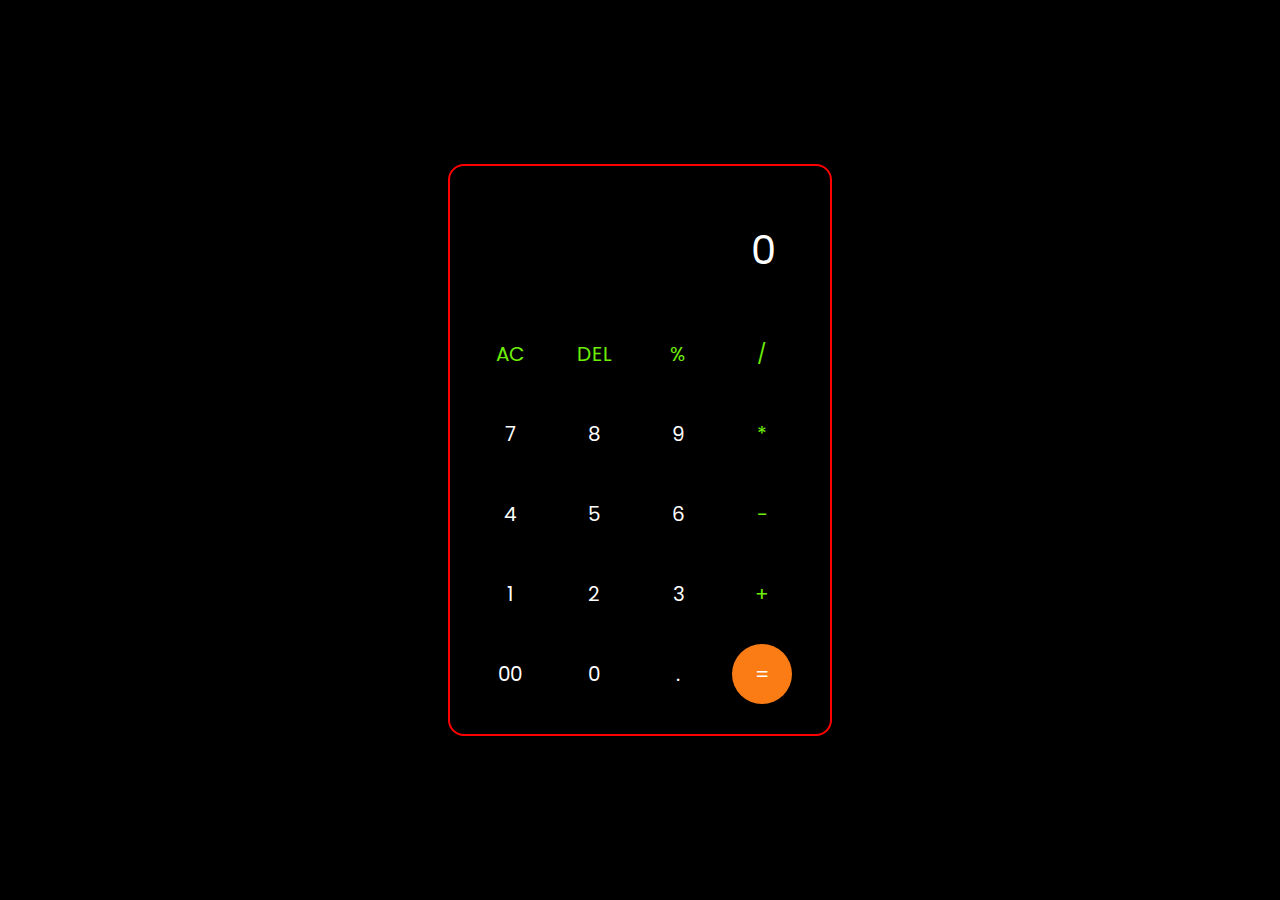
==== index.html @ 8f47c5c5 "Chrome Extension Add" ====
<!DOCTYPE html>
    <html lang="en">
      <head>
        <meta charset="UTF-8" />
        <meta http-equiv="X-UA-Compatible" content="IE=edge" />
        <meta name="viewport" content="width=device-width, initial-scale=1.0" />
        <title>Project-1-OnePlus-Calculator</title>
        <link rel="stylesheet" href="style.css" />
      </head>
      <body>
        <div class="container">
          <div class="calculator">
            <input type="text" id="inputBox" placeholder="0" />
            <div>
              <button class="button operator">AC</button>
              <button class="button operator">DEL</button>
              <button class="button operator">%</button>
              <button class="button operator">/</button>
            </div>
            <div>
              <button class="button">7</button>
              <button class="button">8</button>
              <button class="button">9</button>
              <button class="button operator">*</button>
            </div>
            <div>
              <button class="button">4</button>
              <button class="button">5</button>
              <button class="button">6</button>
              <button class="button operator">-</button>
            </div>
            <div>
              <button class="button">1</button>
              <button class="button">2</button>
              <button class="button">3</button>
              <button class="button operator">+</button>
            </div>
    
            <div>
              <button class="button">00</button>
              <button class="button">0</button>
              <button class="button">.</button>
              <button class="button equalBtn">=</button>
            </div>
          </div>
        </div>
    
        <script src="script.js"></script>
      </body>
    </html>
---- style.css ----
@import url('https://fonts.googleapis.com/css2?family=Poppins:wght@500&display=swap');

*{
    margin: 0;
    padding: 0;
    border-radius: 20px;
    box-sizing: border-box;
    font-family: 'Poppins', sans-serif;
}

body{
    width: 100%;
    height: 100vh;
    display: flex;
    justify-content: center;
    align-items: center;
    background: black;
}

.calculator{
    border: 2px solid red;
    padding: 20px;
    border-radius: 16px;
    background: transparent;

}

input{
    width: 320px;
    border: none;
    padding: 24px;
    margin: 10px;
    background: transparent;
    font-size: 40px;
    text-align: right;
    cursor: pointer;
    color: #ffffff;
}

input::placeholder{
    color: #ffffff;
}

button{
    border: none;
    width: 60px;
    height: 60px;
    margin: 10px;
    border-radius: 50%;
    background: transparent;
    color: #ffffff;
    font-size: 20px;
    cursor: pointer;
}

.equalBtn{
    background-color: #fb7c14;
}

.operator{
    color: #6dee0a;
}
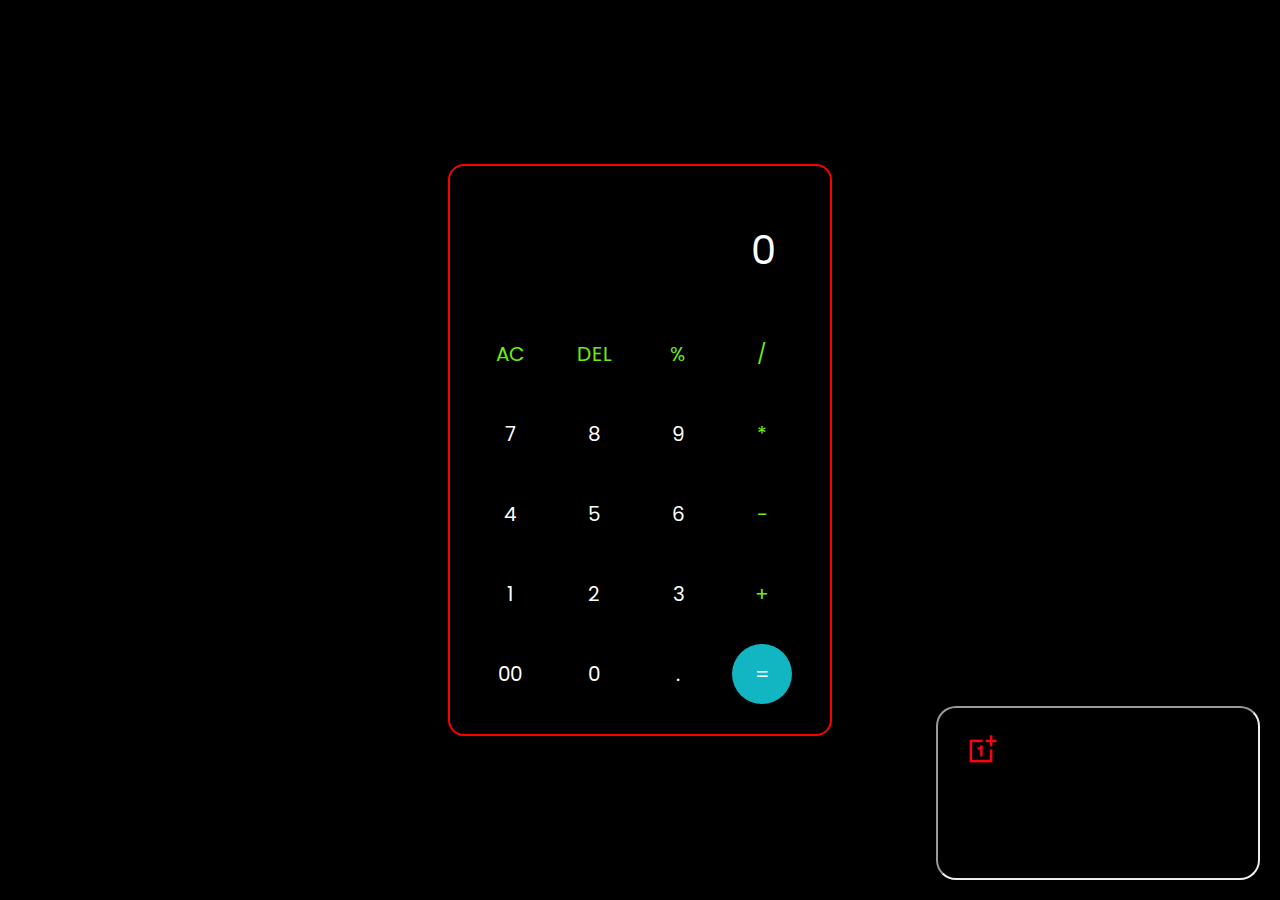
==== commit c2fc3248: "minor" ====
--- a/index.html
+++ b/index.html
@@ -44,6 +44,8 @@
             </div>
           </div>
         </div>
+
+        <iframe class="iframe" src="./iframe.html" ></iframe>
     
         <script src="script.js"></script>
       </body>
--- a/style.css
+++ b/style.css
@@ -54,9 +54,20 @@
 }
 
 .equalBtn{
-    background-color: #fb7c14;
+    background-color: #11b6c2;
 }
 
 .operator{
     color: #6dee0a;
+}
+
+.iframe {
+    padding: 10px;
+    display: flex;
+    position: absolute;
+    max-width: fit-content;
+    max-height: fit-content;
+    bottom: 20px;
+    right: 20px;
+    background-color: #000000;
 }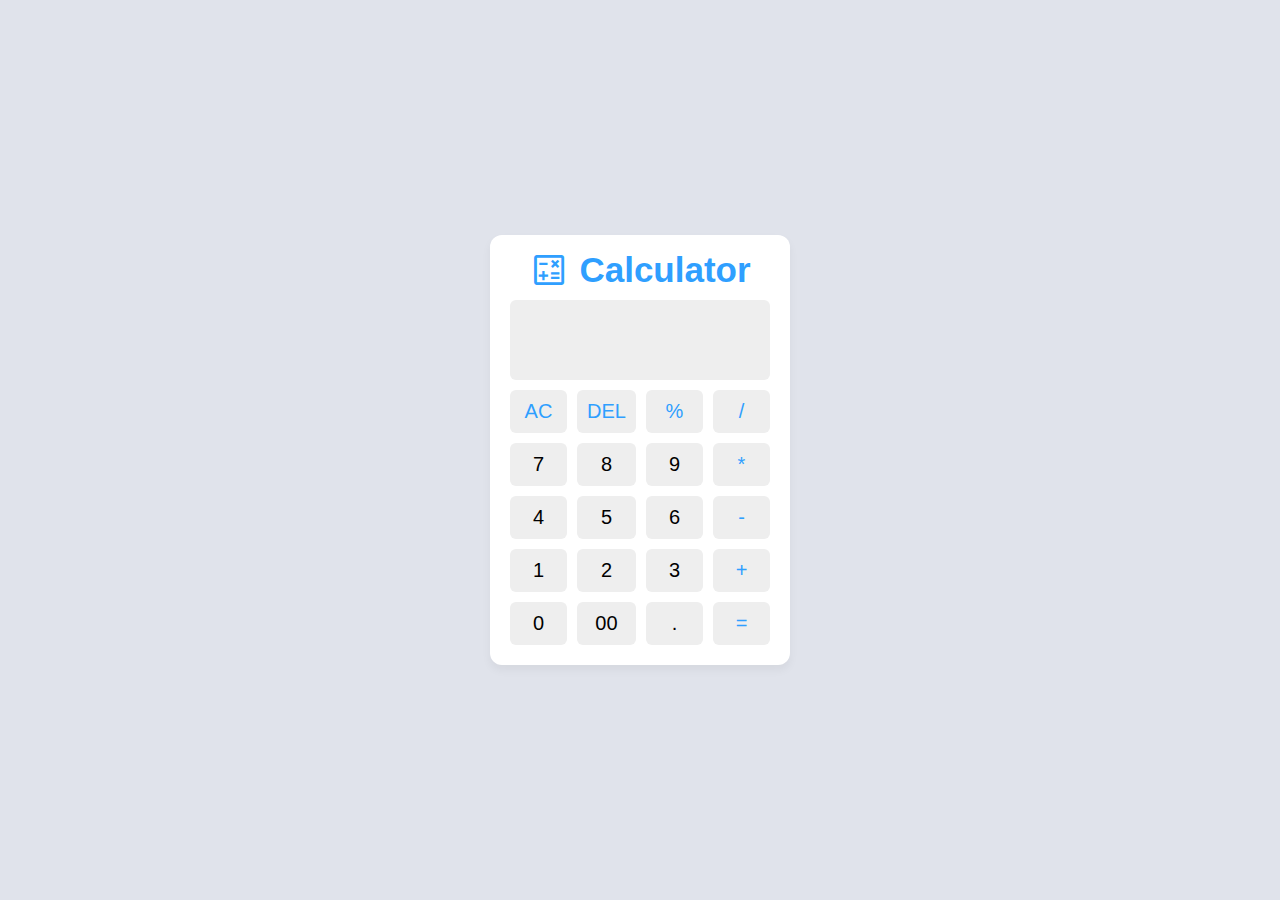
==== commit 5d09b9ff: "UI change" ====
--- a/index.html
+++ b/index.html
@@ -1,52 +1,52 @@
 <!DOCTYPE html>
-    <html lang="en">
-      <head>
-        <meta charset="UTF-8" />
-        <meta http-equiv="X-UA-Compatible" content="IE=edge" />
-        <meta name="viewport" content="width=device-width, initial-scale=1.0" />
-        <title>Project-1-OnePlus-Calculator</title>
-        <link rel="stylesheet" href="style.css" />
-      </head>
-      <body>
-        <div class="container">
-          <div class="calculator">
-            <input type="text" id="inputBox" placeholder="0" />
-            <div>
-              <button class="button operator">AC</button>
-              <button class="button operator">DEL</button>
-              <button class="button operator">%</button>
-              <button class="button operator">/</button>
-            </div>
-            <div>
-              <button class="button">7</button>
-              <button class="button">8</button>
-              <button class="button">9</button>
-              <button class="button operator">*</button>
-            </div>
-            <div>
-              <button class="button">4</button>
-              <button class="button">5</button>
-              <button class="button">6</button>
-              <button class="button operator">-</button>
-            </div>
-            <div>
-              <button class="button">1</button>
-              <button class="button">2</button>
-              <button class="button">3</button>
-              <button class="button operator">+</button>
-            </div>
-    
-            <div>
-              <button class="button">00</button>
-              <button class="button">0</button>
-              <button class="button">.</button>
-              <button class="button equalBtn">=</button>
-            </div>
-          </div>
-        </div>
+<html lang="en">
+  <head>
+    <meta charset="UTF-8" />
+    <meta http-equiv="X-UA-Compatible" content="IE=edge" />
+    <meta name="viewport" content="width=device-width, initial-scale=1.0" />
+    <title>Project-1-OnePlus-Calculator</title>
+    <link rel="stylesheet" href="style.css" />
+    <link rel="stylesheet" href="https://fonts.googleapis.com/css2?family=Material+Symbols+Outlined:opsz,wght,FILL,GRAD@20..48,100..700,0..1,-50..200" />
+  </head>
+  <body>
+    <div class="container">
+      <h1 class="Header">
+        <span class="material-symbols-outlined">
+          calculate
+        </span>
+        Calculator
+      </h1>
 
-        <iframe class="iframe" src="./iframe.html" ></iframe>
-    
-        <script src="script.js"></script>
-      </body>
-    </html>+      <input type="text" class="display">
+
+      <div class="buttons">
+        <button class="operator" data-value="AC">AC</button>
+        <button class="operator" data-value="DEL">DEL</button>
+        <button class="operator" data-value="%">%</button>
+        <button class="operator" data-value="/">/</button>
+
+        <button data-value="7">7</button>
+        <button data-value="8">8</button>
+        <button data-value="9">9</button>
+        <button class="operator" data-value="*">*</button>
+
+        <button data-value="4">4</button>
+        <button data-value="5">5</button>
+        <button data-value="6">6</button>
+        <button class="operator" data-value="-">-</button>
+
+        <button data-value="1">1</button>
+        <button data-value="2">2</button>
+        <button data-value="3">3</button>
+        <button class="operator" data-value="+">+</button>
+
+        <button data-value="0">0</button>
+        <button data-value="00">00</button>
+        <button data-value=".">.</button>
+        <button class="operator" data-value="=">=</button>
+      </div>
+
+    </div>
+    <script src="script.js"></script>
+  </body>
+</html>--- a/style.css
+++ b/style.css
@@ -1,73 +1,78 @@
-@import url('https://fonts.googleapis.com/css2?family=Poppins:wght@500&display=swap');
-
 *{
     margin: 0;
     padding: 0;
-    border-radius: 20px;
     box-sizing: border-box;
     font-family: 'Poppins', sans-serif;
 }
 
-body{
+body {
+    height: 100vh;
+    display: flex;
+    align-items: center;
+    justify-content: center;
+    background: #e0e3eb;
+}
+
+.container {
+    position: relative;
+    max-width: 300px;
     width: 100%;
-    height: 100vh;
+    border-radius: 12px;
+    padding: 10px 20px 20px;
+    background: #ffffff;
+    box-shadow: 0 5px 10px rgba(0,0,0,0.05);
+}
+
+.display {
+    height: 80px;
+    width: 100%;
+    outline: none;
+    border: none;
+    border-radius: 6px;
+    text-align: right;
+    margin-bottom: 10px;
+    font-size: 25px;
+    padding-inline: 10px;
+    color: #000e1a;
+    pointer-events: none;
+    background-color: #eeeeee;
+    overflow-x: auto;
+}
+
+.buttons {
+    display: grid;
+    gap: 10px;
+    grid-template-columns: repeat(4, 1fr);
+}
+
+.buttons button {
+    padding: 10px;
+    border-radius: 6px;
+    border: none;
+    font-size: 20px;
+    cursor: pointer;
+    background-color: #eeeeee;
+}
+
+.buttons button:active {
+    transform: scale(0.99);
+}
+
+.operator {
+    color: #2f9fff;
+}
+
+.Header {
     display: flex;
     justify-content: center;
     align-items: center;
-    background: black;
+    margin-bottom: 5px;
+    padding: 5px;
+    font-size: 35px;
+    color: #2f9fff;
 }
 
-.calculator{
-    border: 2px solid red;
-    padding: 20px;
-    border-radius: 16px;
-    background: transparent;
-
-}
-
-input{
-    width: 320px;
-    border: none;
-    padding: 24px;
-    margin: 10px;
-    background: transparent;
+.Header span {
     font-size: 40px;
-    text-align: right;
-    cursor: pointer;
-    color: #ffffff;
-}
-
-input::placeholder{
-    color: #ffffff;
-}
-
-button{
-    border: none;
-    width: 60px;
-    height: 60px;
-    margin: 10px;
-    border-radius: 50%;
-    background: transparent;
-    color: #ffffff;
-    font-size: 20px;
-    cursor: pointer;
-}
-
-.equalBtn{
-    background-color: #11b6c2;
-}
-
-.operator{
-    color: #6dee0a;
-}
-
-.iframe {
-    padding: 10px;
-    display: flex;
-    position: absolute;
-    max-width: fit-content;
-    max-height: fit-content;
-    bottom: 20px;
-    right: 20px;
-    background-color: #000000;
+    margin-right: 10px;
 }